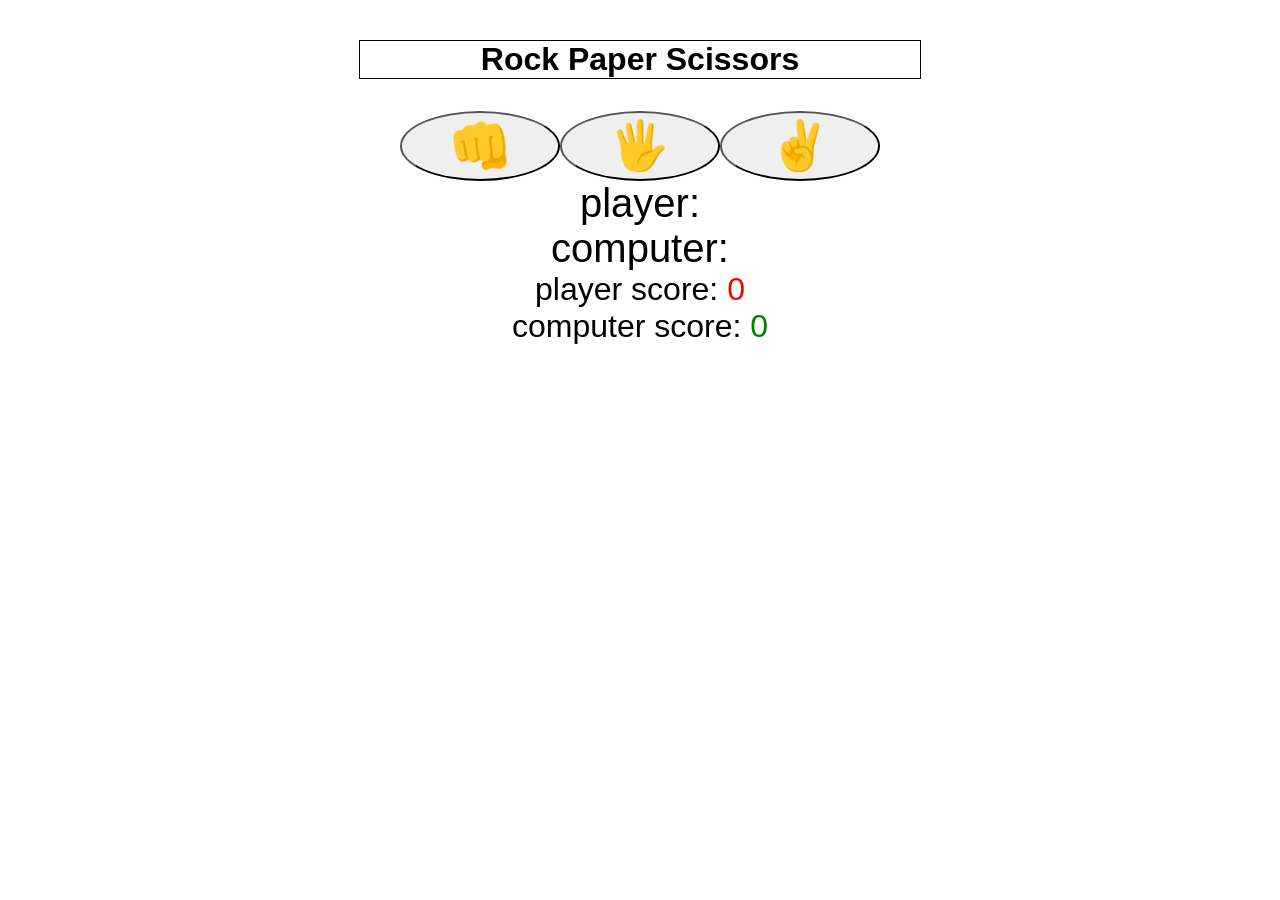
==== RockPaperScissors.html @ b454cbf4 "rock paper scissors" ====
<!DOCTYPE html>
<html lang="en">
 <head>
    <meta charset="UTF-8">
    <meta name="viewport" content="width=device-width, initial-scale=1.0">
    <title>Rock-paper-scissors</title>
     <link rel="stylesheet" href="./RockPaperScissors.css">
 </head>
 <body>
    <H1 class="title">Rock Paper Scissors</H1>
    <div id="choices">
     <button id="rock" onclick="playgame('rock')">👊​</button>
    <button id="paper" onclick="playgame('paper')">🖐️​</button>
    <button id="scissors" onclick="playgame('scissors')">✌️​</button>
    </div>
    <div id="playerDisplay">player:</div>
    <div id="computerDisplay">computer:</div>
    <div id="resultDisplay"></div>

    <div class="score"> player score:
        <span id="playerScore">0</span>
    </div>
    <div class="score"> computer score:
        <span id="computerScore">0</span>
    </div>
    <script src="./RockPaperScissors.js">
    </script>
</body>
</html>
---- RockPaperScissors.css ----
body{
    display: flex;
    flex-direction: column;
    align-items: center;
    font-family: Arial, Helvetica, sans-serif;

}
.title{
    margin:2rem auto;
    width: 35rem;
    text-align: center;
    border: 1px solid;
}
#choices{
    display: flex;
    justify-content: center;
    align-items: center;
}

#choices button {
    min-width:160px;
    border-radius: 50%;
    padding: 1%;
    font-size: 3rem;
}
button:hover{
    background-color:rgb(0, 255, 255);
}
#playerDisplay,#computerDisplay{
    font-size: 2.5rem;
}
#resultDisplay{
    font-size: 5rem;
    margin: 30px,0;
}
.green,#computerScore{
    color: green;
}
.red,#playerScore{
    color: red;
}
.score{
    font-size: 2rem;
}
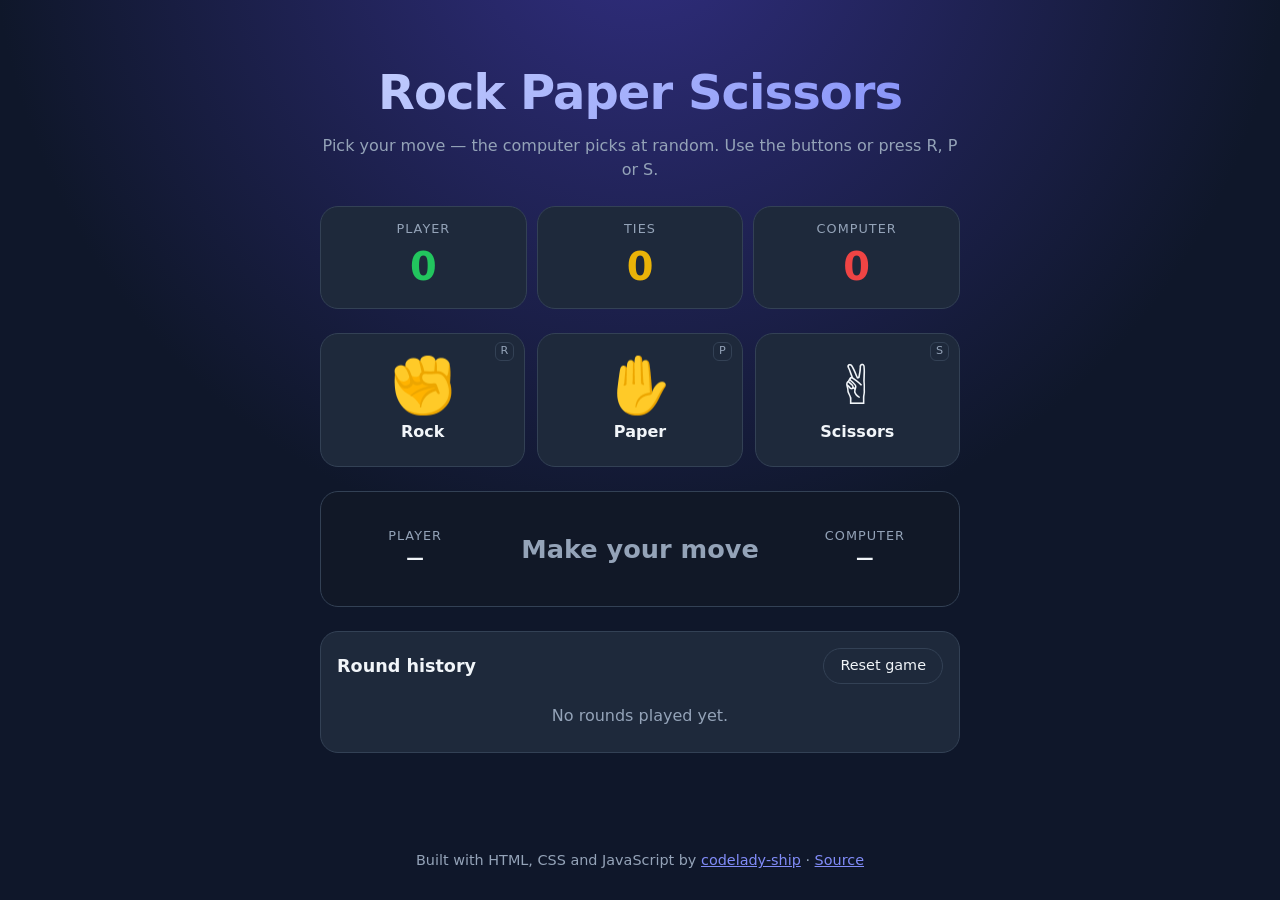
==== commit 61507112: "Rename to index.html, fix mobile overflow and add history/reset - Rename RockPaperScissors.html/.css" ====
--- a/RockPaperScissors.html
+++ b/RockPaperScissors.html
@@ -1,29 +1,13 @@
 <!DOCTYPE html>
 <html lang="en">
- <head>
-    <meta charset="UTF-8">
-    <meta name="viewport" content="width=device-width, initial-scale=1.0">
-    <title>Rock-paper-scissors</title>
-     <link rel="stylesheet" href="./RockPaperScissors.css">
- </head>
- <body>
-    <H1 class="title">Rock Paper Scissors</H1>
-    <div id="choices">
-     <button id="rock" onclick="playgame('rock')">👊​</button>
-    <button id="paper" onclick="playgame('paper')">🖐️​</button>
-    <button id="scissors" onclick="playgame('scissors')">✌️​</button>
-    </div>
-    <div id="playerDisplay">player:</div>
-    <div id="computerDisplay">computer:</div>
-    <div id="resultDisplay"></div>
-
-    <div class="score"> player score:
-        <span id="playerScore">0</span>
-    </div>
-    <div class="score"> computer score:
-        <span id="computerScore">0</span>
-    </div>
-    <script src="./RockPaperScissors.js">
-    </script>
+<head>
+  <meta charset="UTF-8" />
+  <title>Rock Paper Scissors — moved</title>
+  <meta name="robots" content="noindex" />
+  <link rel="canonical" href="https://codelady-ship.github.io/rock-paper-scissors/" />
+  <meta http-equiv="refresh" content="0; url=./" />
+</head>
+<body>
+  <p>The game has moved to <a href="./">codelady-ship.github.io/rock-paper-scissors/</a>.</p>
 </body>
-</html>+</html>
